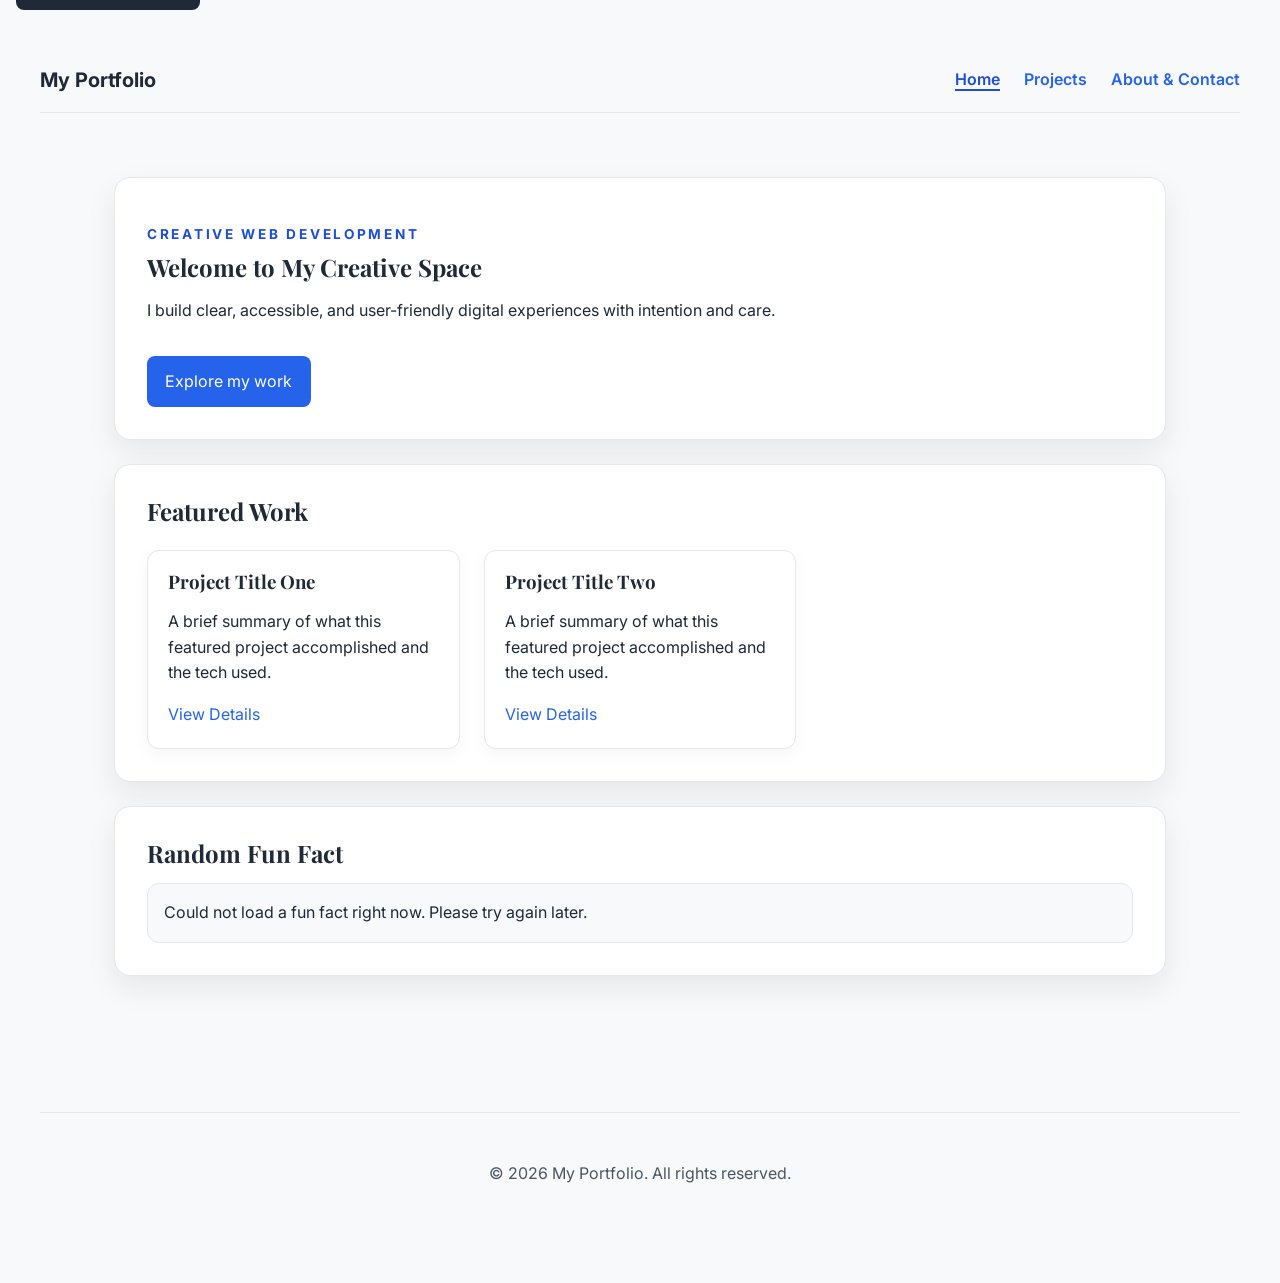
==== index.html @ c0e5bd1a "Reorganize portfolio: move files into folders and update README" ====
<!DOCTYPE html>
<html lang="en">

<head>
    <meta charset="UTF-8">
    <meta name="viewport" content="width=device-width, initial-scale=1.0">
    <title>Home | Personal Portfolio</title>
    <meta name="description" content="Welcome to my personal portfolio homepage.">

    <!-- Google Fonts -->
    <link rel="preconnect" href="https://fonts.googleapis.com">
    <link rel="preconnect" href="https://fonts.gstatic.com" crossorigin>
    <link
        href="https://fonts.googleapis.com/css2?family=Inter:wght@400;600;700&family=Playfair+Display:wght@700&display=swap"
        rel="stylesheet">

    <link rel="stylesheet" href="styles.css">
</head>

<body>
    <a class="skip-link" href="#main-content">Skip to main content</a>

    <header class="site-header">
        <a class="logo" href="index.html">My Portfolio</a>
        <button id="navToggle" class="nav-toggle" aria-expanded="false" aria-controls="navMenu">
            <span aria-hidden="true">☰</span> Menu
        </button>
        <nav aria-label="Main navigation">
            <ul class="nav-list" id="navMenu">
                <li><a href="index.html" aria-current="page">Home</a></li>
                <li><a href="project.html">Projects</a></li>
                <li><a href="about.html">About &amp; Contact</a></li>
            </ul>
        </nav>
    </header>

    <main id="main-content">
        <section class="hero" id="hero">
            <p class="eyebrow">Creative web development</p>
            <h1>Welcome to My Creative Space</h1>
            <p>I build clear, accessible, and user-friendly digital experiences with intention and care.</p>
            <a class="button-primary" href="project.html">Explore my work</a>
        </section>

        <section class="content-section" id="featured-projects" aria-labelledby="featured-projects-title">
            <h2 id="featured-projects-title" class="section-heading">Featured Work</h2>
            <div class="grid">
                <article class="project-card">
                    <h3>Project Title One</h3>
                    <p>A brief summary of what this featured project accomplished and the tech used.</p>
                    <a href="project.html">View Details</a>
                </article>

                <article class="project-card">
                    <h3>Project Title Two</h3>
                    <p>A brief summary of what this featured project accomplished and the tech used.</p>
                    <a href="project.html">View Details</a>
                </article>
            </div>
        </section>

        <section class="content-section" id="fun-fact" aria-labelledby="fun-fact-title">
            <h2 id="fun-fact-title" class="section-heading">Random Fun Fact</h2>
            <div id="funFact" aria-live="polite">Loading a fun fact...</div>
        </section>
    </main>

    <footer class="site-footer">
        <p>&copy; 2026 My Portfolio. All rights reserved.</p>
    </footer>

    <script src="interactions.js" defer></script>
</body>

</html>
---- styles.css ----
:root {
  --bg-color: #f8f9fa;
  --surface-color: #ffffff;
  --text-main: #1f2937;
  --text-muted: #4b5563;
  --primary: #2563eb;
  --primary-hover: #1d4ed8;
  --error: #c0392b;
  --border: #e5e7eb;
  --space-8: 8px;
  --space-16: 16px;
  --space-24: 24px;
  --space-32: 32px;
  --space-48: 48px;
  --space-64: 64px;
  --font-heading: 'Playfair Display', serif;
  --font-body: 'Inter', sans-serif;
  --shadow: 0 12px 30px rgba(15, 23, 42, 0.08);
}

* {
  box-sizing: border-box;
}

html {
  scroll-behavior: smooth;
}

body {
  margin: 0;
  background-color: var(--bg-color);
  color: var(--text-main);
  font-family: var(--font-body);
  line-height: 1.6;
  padding: var(--space-16);
}

img {
  max-width: 100%;
  display: block;
}

h1,
h2,
h3 {
  font-family: var(--font-heading);
  line-height: 1.2;
  margin-top: 0;
  margin-bottom: var(--space-16);
}

p {
  margin-bottom: var(--space-16);
}

a {
  color: var(--primary);
  text-decoration: none;
}

a:hover {
  text-decoration: underline;
}

a:focus-visible,
button:focus-visible,
input:focus-visible,
textarea:focus-visible {
  outline: 3px solid #f59e0b;
  outline-offset: 3px;
}

.skip-link {
  position: absolute;
  top: -40px;
  left: 1rem;
  background: var(--text-main);
  color: #fff;
  padding: 0.75rem 1rem;
  z-index: 1000;
  text-decoration: none;
  border-radius: 0 0 0.5rem 0.5rem;
}

.skip-link:focus {
  top: 0;
}

#main-header,
.site-header {
  display: flex;
  justify-content: space-between;
  align-items: center;
  padding: var(--space-16) 0;
  border-bottom: 1px solid var(--border);
  margin-bottom: var(--space-32);
  flex-wrap: wrap;
  gap: 1rem;
  position: relative;
}

#main-footer,
.site-footer {
  text-align: center;
  padding: var(--space-32) 0;
  margin-top: var(--space-48);
  border-top: 1px solid var(--border);
  color: var(--text-muted);
}

.logo {
  color: var(--text-main);
  font-size: 1.25rem;
  font-weight: 700;
  text-decoration: none;
}

/* ===== Nav toggle (hamburger) ===== */
.nav-toggle {
  display: inline-block;
  background: var(--surface-color);
  border: 1px solid var(--border);
  color: var(--text-main);
  font-size: 1rem;
  font-weight: 600;
  padding: 0.5rem 0.9rem;
  border-radius: 0.5rem;
  cursor: pointer;
}

.nav-toggle:hover {
  background: var(--bg-color);
}

.nav-list {
  display: none;
  flex-direction: column;
  list-style: none;
  gap: var(--space-16);
  margin: 0;
  padding: 0;
  width: 100%;
}

.nav-list.open {
  display: flex;
}

.nav-list a {
  text-decoration: none;
  font-weight: 600;
}

.nav-list a[aria-current="page"] {
  color: var(--primary-hover);
  border-bottom: 2px solid var(--primary-hover);
}

main {
  max-width: 1100px;
  margin: 0 auto;
  padding: 2rem 1.5rem 4rem;
}

.hero,
.content-section,
.hero-section {
  background: var(--surface-color);
  border: 1px solid var(--border);
  border-radius: 1rem;
  padding: 2rem;
  margin-bottom: 1.5rem;
  box-shadow: var(--shadow);
}

.eyebrow {
  text-transform: uppercase;
  letter-spacing: 0.2em;
  font-size: 0.85rem;
  font-weight: 700;
  color: var(--primary-hover);
  margin-bottom: 0.5rem;
}

.section-heading {
  margin-bottom: 1rem;
}

.project-grid,
.grid {
  display: grid;
  grid-template-columns: 1fr;
  gap: var(--space-24);
  margin-top: var(--space-24);
}

.card,
.project-card,
.project-item,
.contact-card {
  background-color: var(--surface-color);
  border: 1px solid var(--border);
  border-radius: 0.75rem;
  padding: 1.25rem;
  box-shadow: 0 6px 18px rgba(15, 23, 42, 0.04);
}

.btn-primary,
.button-primary {
  display: inline-block;
  background-color: var(--primary);
  color: #ffffff;
  padding: 0.8rem 1.15rem;
  border-radius: 0.5rem;
  text-decoration: none;
  font-weight: 700;
  margin-top: 1rem;
  border: none;
  cursor: pointer;
  font: inherit;
}

.btn-primary:hover,
.button-primary:hover {
  background-color: var(--primary-hover);
  color: #ffffff;
  text-decoration: none;
}

.contact-form {
  display: grid;
  gap: 1rem;
}

.form-group {
  display: grid;
  gap: 0.35rem;
}

label {
  font-weight: 600;
}

input,
textarea {
  width: 100%;
  padding: 0.8rem 0.9rem;
  border: 1px solid var(--border);
  border-radius: 0.5rem;
  font: inherit;
}

/* ===== Form validation states ===== */
input[aria-invalid="true"],
textarea[aria-invalid="true"] {
  border-color: var(--error);
}

.error-msg {
  color: var(--error);
  font-size: 0.85rem;
  min-height: 1.2em;
}

#formStatus {
  font-weight: 600;
}

/* ===== Fun fact box ===== */
#funFact {
  padding: 1rem;
  background: var(--bg-color);
  border: 1px solid var(--border);
  border-radius: 0.75rem;
}

@media (min-width: 768px) {
  body {
    padding: var(--space-32);
  }

  .project-grid,
  .grid {
    grid-template-columns: repeat(2, 1fr);
  }

  .nav-toggle {
    display: none;
  }

  .nav-list,
  .nav-list.open {
    display: flex;
    flex-direction: row;
    gap: var(--space-24);
    width: auto;
  }
}

@media (min-width: 1200px) {
  body {
    max-width: 1200px;
    margin: 0 auto;
    padding: var(--space-48) 0;
  }

  .project-grid,
  .grid {
    grid-template-columns: repeat(3, 1fr);
  }
}

@media (max-width: 640px) {
  .site-header {
    padding: 1rem;
  }

  main {
    padding: 1rem 1rem 2.5rem;
  }

  .hero,
  .content-section,
  .hero-section {
    padding: 1.25rem;
  }
}
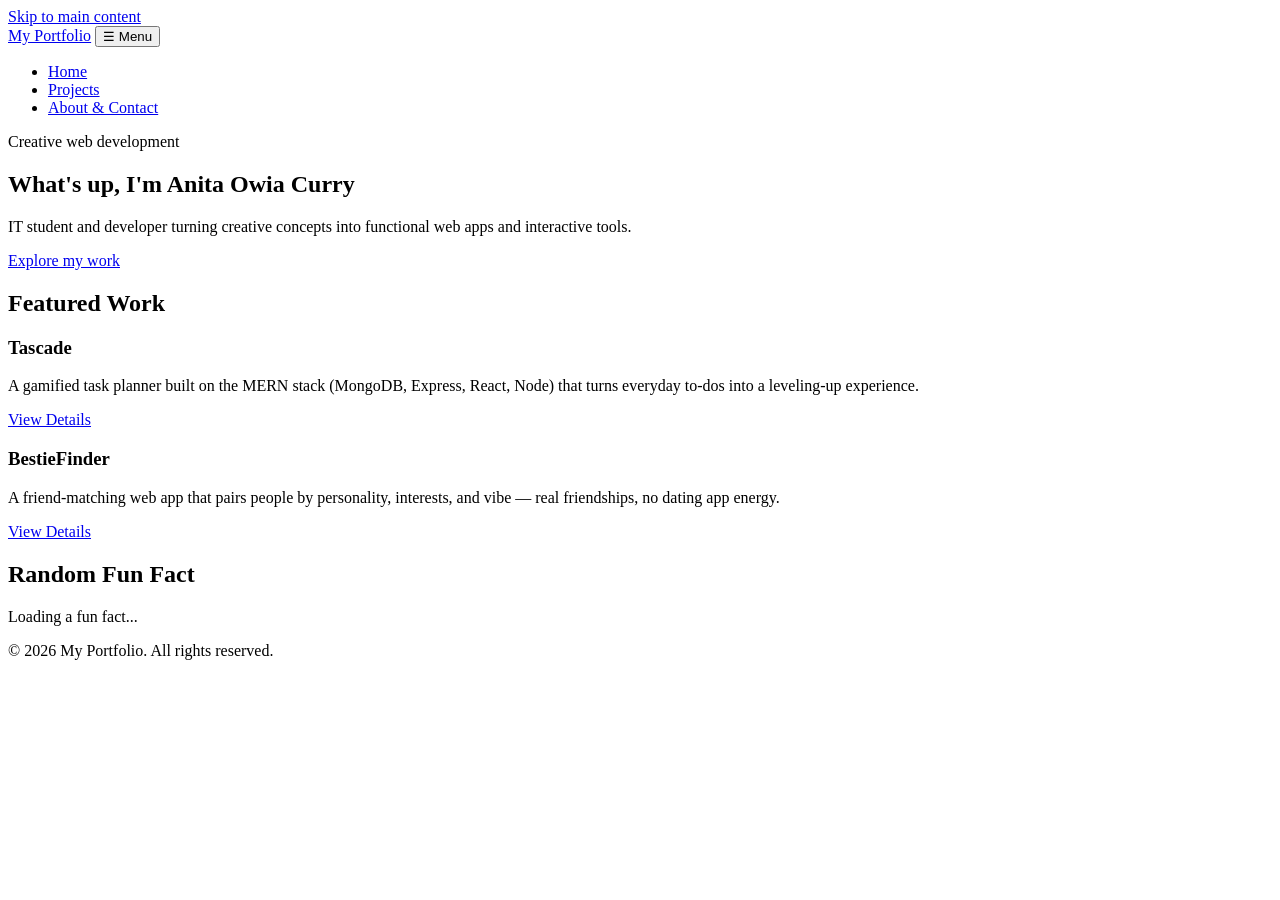
==== commit aaa05b64: "Revise title and hero section for personal branding Updated the title and meta description to reflec" ====
--- a/index.html
+++ b/index.html
@@ -4,8 +4,8 @@
 <head>
     <meta charset="UTF-8">
     <meta name="viewport" content="width=device-width, initial-scale=1.0">
-    <title>Home | Personal Portfolio</title>
-    <meta name="description" content="Welcome to my personal portfolio homepage.">
+    <title>Home | Anita Owia Curry</title>
+    <meta name="description" content="Anita Owia Curry — IT student and developer building web apps, interactive tools, and games.">
 
     <!-- Google Fonts -->
     <link rel="preconnect" href="https://fonts.googleapis.com">
@@ -37,8 +37,8 @@
     <main id="main-content">
         <section class="hero" id="hero">
             <p class="eyebrow">Creative web development</p>
-            <h1>Welcome to My Creative Space</h1>
-            <p>I build clear, accessible, and user-friendly digital experiences with intention and care.</p>
+            <h1>What's up, I'm Anita Owia Curry</h1>
+            <p>IT student and developer turning creative concepts into functional web apps and interactive tools.</p>
             <a class="button-primary" href="project.html">Explore my work</a>
         </section>
 
@@ -46,14 +46,16 @@
             <h2 id="featured-projects-title" class="section-heading">Featured Work</h2>
             <div class="grid">
                 <article class="project-card">
-                    <h3>Project Title One</h3>
-                    <p>A brief summary of what this featured project accomplished and the tech used.</p>
+                    <h3>Tascade</h3>
+                    <p>A gamified task planner built on the MERN stack (MongoDB, Express, React, Node) that turns
+                        everyday to-dos into a leveling-up experience.</p>
                     <a href="project.html">View Details</a>
                 </article>
 
                 <article class="project-card">
-                    <h3>Project Title Two</h3>
-                    <p>A brief summary of what this featured project accomplished and the tech used.</p>
+                    <h3>BestieFinder</h3>
+                    <p>A friend-matching web app that pairs people by personality, interests, and vibe — real
+                        friendships, no dating app energy.</p>
                     <a href="project.html">View Details</a>
                 </article>
             </div>
@@ -72,4 +74,4 @@
     <script src="interactions.js" defer></script>
 </body>
 
-</html>+</html>
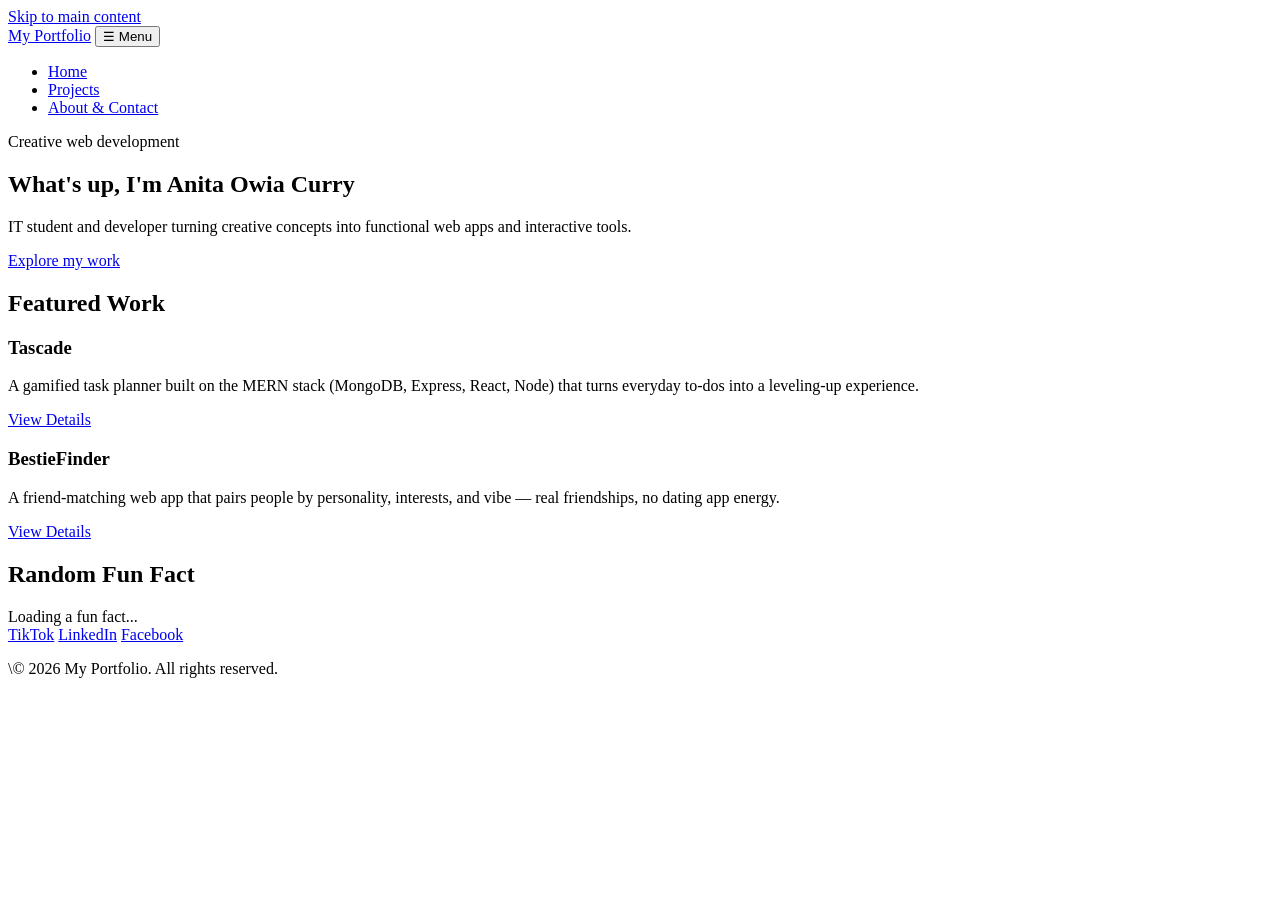
==== commit fdd244a0: "Add social links to footer in index.html" ====
--- a/index.html
+++ b/index.html
@@ -11,7 +11,7 @@
     <link rel="preconnect" href="https://fonts.googleapis.com">
     <link rel="preconnect" href="https://fonts.gstatic.com" crossorigin>
     <link
-        href="https://fonts.googleapis.com/css2?family=Inter:wght@400;600;700&family=Playfair+Display:wght@700&display=swap"
+        href="https://fonts.googleapis.com/css2?family=PT+Sans:wght@400;700&family=Unica+One&display=swap"
         rel="stylesheet">
 
     <link rel="stylesheet" href="styles.css">
@@ -68,7 +68,12 @@
     </main>
 
     <footer class="site-footer">
-        <p>&copy; 2026 My Portfolio. All rights reserved.</p>
+        <div class="social-links">
+            <a href="https://www.tiktok.com/@anitacurry4" target="_blank" rel="noopener noreferrer">TikTok</a>
+            <a href="https://www.linkedin.com/in/anita-curry-578299274/" target="_blank" rel="noopener noreferrer">LinkedIn</a>
+            <a href="https://www.facebook.com/anita.owia.curry/" target="_blank" rel="noopener noreferrer">Facebook</a>
+        </div>
+        <p>\&copy; 2026 My Portfolio. All rights reserved.</p>
     </footer>
 
     <script src="interactions.js" defer></script>
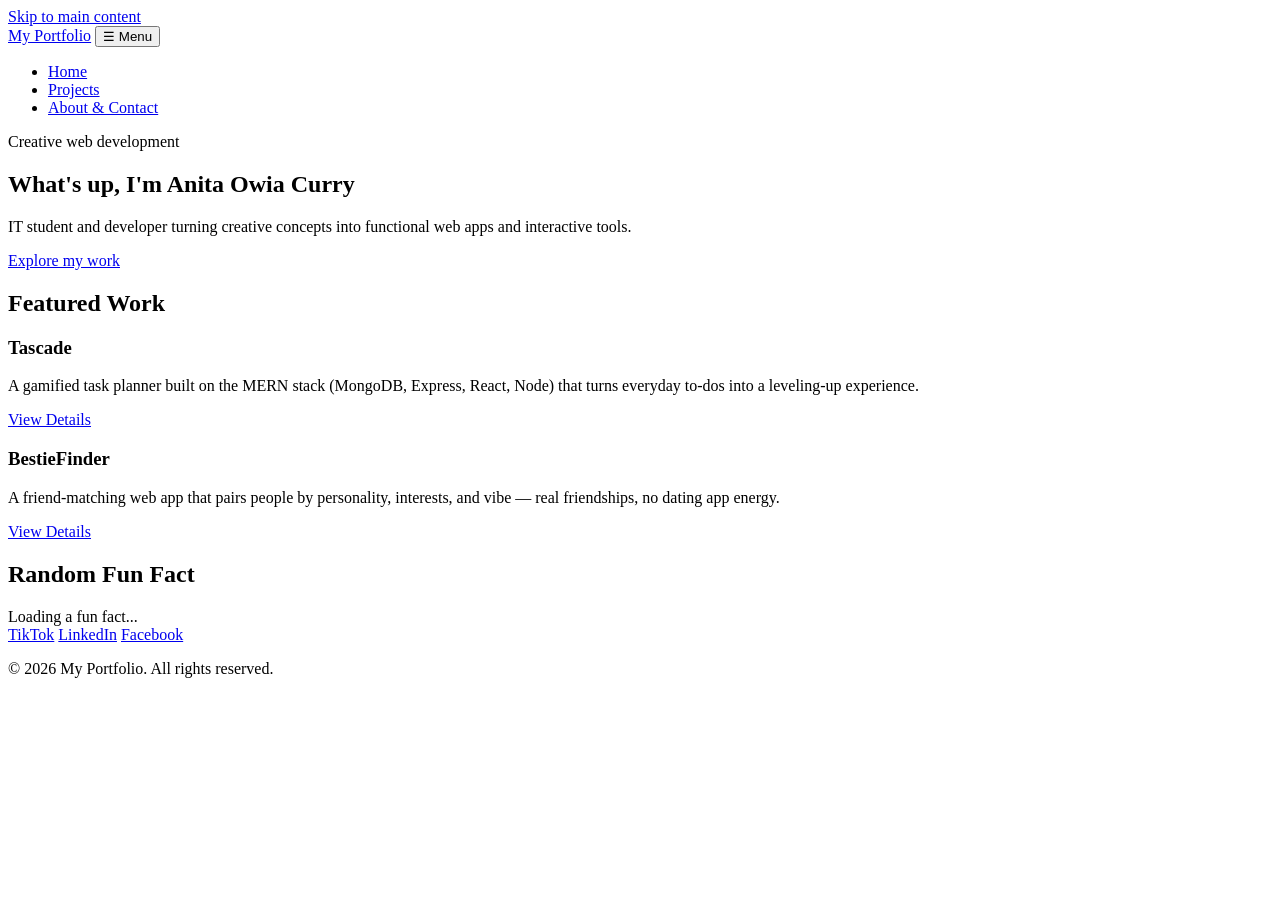
==== commit 593190d7: "Fix HTML escape character for copyright symbol" ====
--- a/index.html
+++ b/index.html
@@ -73,7 +73,7 @@
             <a href="https://www.linkedin.com/in/anita-curry-578299274/" target="_blank" rel="noopener noreferrer">LinkedIn</a>
             <a href="https://www.facebook.com/anita.owia.curry/" target="_blank" rel="noopener noreferrer">Facebook</a>
         </div>
-        <p>\&copy; 2026 My Portfolio. All rights reserved.</p>
+        <p>&copy; 2026 My Portfolio. All rights reserved.</p>
     </footer>
 
     <script src="interactions.js" defer></script>
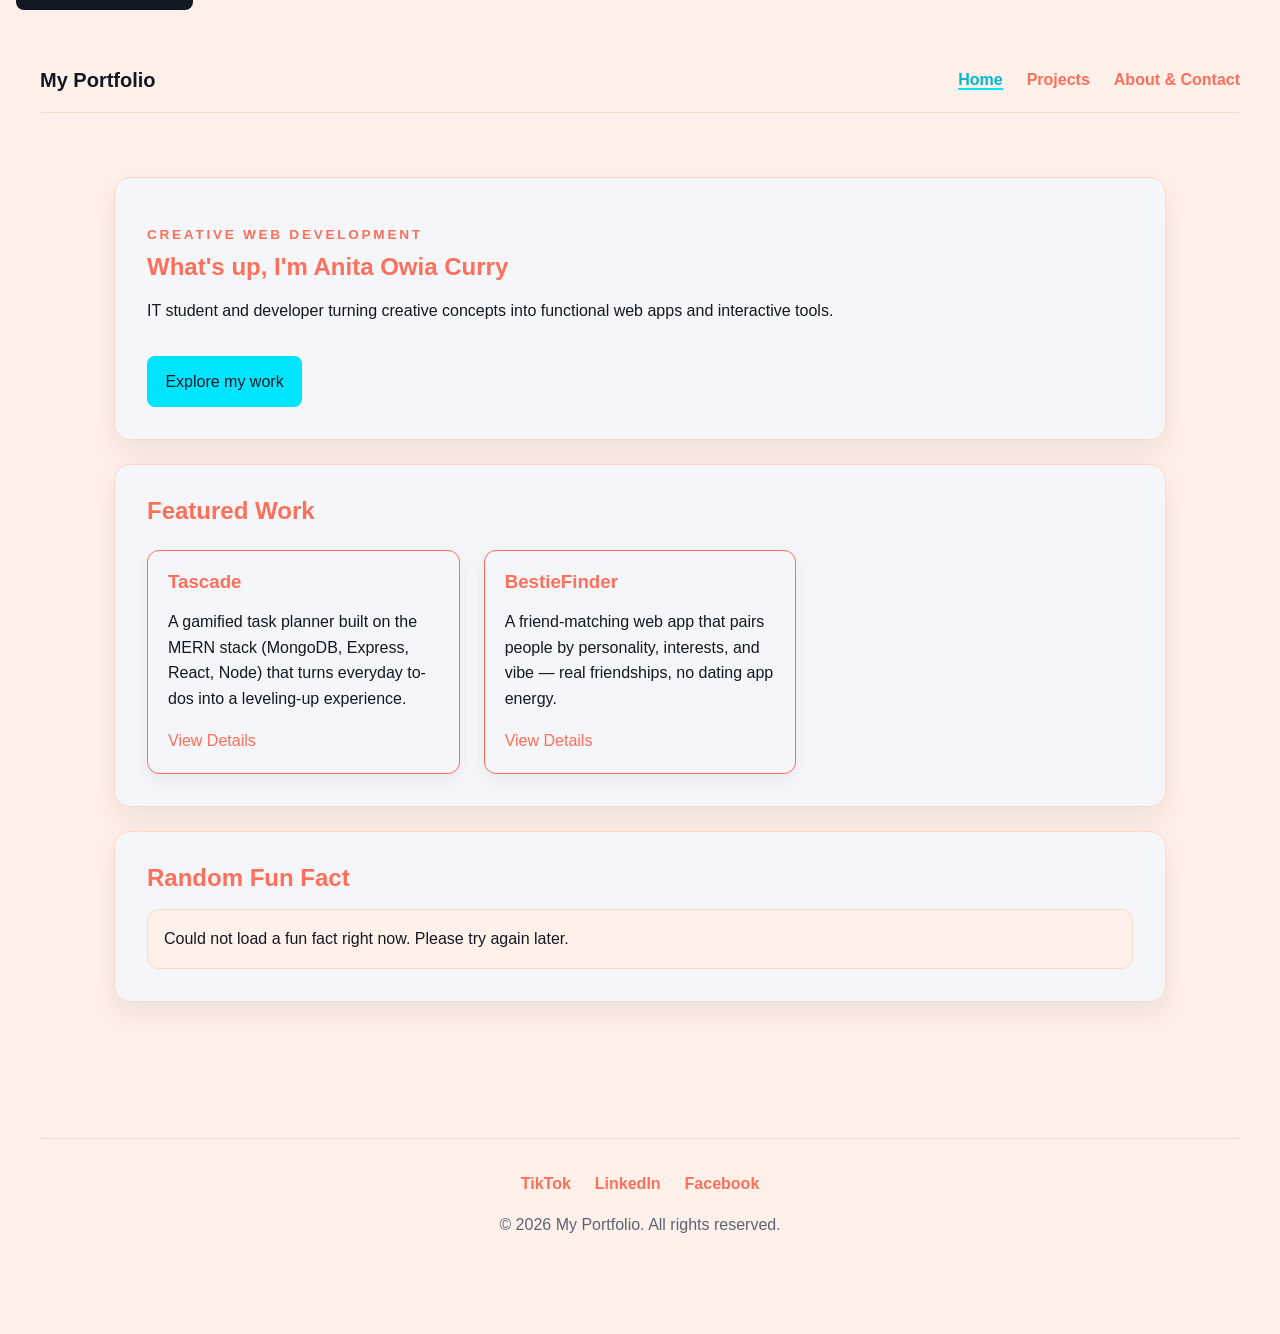
==== commit 3f1563bc: "Update stylesheet and script paths in index.html" ====
--- a/index.html
+++ b/index.html
@@ -14,7 +14,7 @@
         href="https://fonts.googleapis.com/css2?family=PT+Sans:wght@400;700&family=Unica+One&display=swap"
         rel="stylesheet">
 
-    <link rel="stylesheet" href="styles.css">
+    <link rel="stylesheet" href="assets/styles.css">
 </head>
 
 <body>
@@ -76,7 +76,7 @@
         <p>&copy; 2026 My Portfolio. All rights reserved.</p>
     </footer>
 
-    <script src="interactions.js" defer></script>
+    <script src="assets/interactions.js" defer></script>
 </body>
 
 </html>
--- a/assets/styles.css
+++ b/assets/styles.css
@@ -0,0 +1,349 @@
+:root {
+  --bg-color: #fff1e9;
+  --surface-color: #f4f6f9;
+  --text-main: #121824;
+  --text-muted: #5b6472;
+  --primary: #ff6f59;
+  --primary-hover: #e85a45;
+  --accent: #00e5ff;
+  --accent-hover: #00b8cc;
+  --error: #c0392b;
+  --border: #ffd9c7;
+  --space-8: 8px;
+  --space-16: 16px;
+  --space-24: 24px;
+  --space-32: 32px;
+  --space-48: 48px;
+  --space-64: 64px;
+  --font-heading: 'Unica One', sans-serif;
+  --font-body: 'PT Sans', sans-serif;
+  --shadow: 0 12px 30px rgba(15, 23, 42, 0.08);
+}
+
+* {
+  box-sizing: border-box;
+}
+
+html {
+  scroll-behavior: smooth;
+}
+
+body {
+  margin: 0;
+  background-color: var(--bg-color);
+  color: var(--text-main);
+  font-family: var(--font-body);
+  line-height: 1.6;
+  padding: var(--space-16);
+}
+
+img {
+  max-width: 100%;
+  display: block;
+}
+
+h1,
+h2,
+h3 {
+  font-family: var(--font-heading);
+  line-height: 1.2;
+  margin-top: 0;
+  margin-bottom: var(--space-16);
+  color: var(--primary);
+}
+
+p {
+  margin-bottom: var(--space-16);
+}
+
+a {
+  color: var(--primary);
+  text-decoration: none;
+}
+
+a:hover {
+  text-decoration: underline;
+}
+
+a:focus-visible,
+button:focus-visible,
+input:focus-visible,
+textarea:focus-visible {
+  outline: 3px solid #f59e0b;
+  outline-offset: 3px;
+}
+
+.skip-link {
+  position: absolute;
+  top: -40px;
+  left: 1rem;
+  background: var(--text-main);
+  color: #fff;
+  padding: 0.75rem 1rem;
+  z-index: 1000;
+  text-decoration: none;
+  border-radius: 0 0 0.5rem 0.5rem;
+}
+
+.skip-link:focus {
+  top: 0;
+}
+
+#main-header,
+.site-header {
+  display: flex;
+  justify-content: space-between;
+  align-items: center;
+  padding: var(--space-16) 0;
+  border-bottom: 1px solid var(--border);
+  margin-bottom: var(--space-32);
+  flex-wrap: wrap;
+  gap: 1rem;
+  position: relative;
+}
+
+#main-footer,
+.site-footer {
+  text-align: center;
+  padding: var(--space-32) 0;
+  margin-top: var(--space-48);
+  border-top: 1px solid var(--border);
+  color: var(--text-muted);
+}
+
+.social-links {
+  display: flex;
+  justify-content: center;
+  gap: var(--space-24);
+  margin-bottom: var(--space-16);
+  flex-wrap: wrap;
+}
+
+.social-links a {
+  color: var(--primary);
+  font-weight: 700;
+  text-decoration: none;
+}
+
+.social-links a:hover {
+  color: var(--accent-hover);
+  text-decoration: underline;
+}
+
+.logo {
+  color: var(--text-main);
+  font-size: 1.25rem;
+  font-weight: 700;
+  text-decoration: none;
+}
+
+/* ===== Nav toggle (hamburger) ===== */
+.nav-toggle {
+  display: inline-block;
+  background: var(--surface-color);
+  border: 1px solid var(--border);
+  color: var(--text-main);
+  font-size: 1rem;
+  font-weight: 600;
+  padding: 0.5rem 0.9rem;
+  border-radius: 0.5rem;
+  cursor: pointer;
+}
+
+.nav-toggle:hover {
+  background: var(--bg-color);
+}
+
+.nav-list {
+  display: none;
+  flex-direction: column;
+  list-style: none;
+  gap: var(--space-16);
+  margin: 0;
+  padding: 0;
+  width: 100%;
+}
+
+.nav-list.open {
+  display: flex;
+}
+
+.nav-list a {
+  text-decoration: none;
+  font-weight: 600;
+}
+
+.nav-list a[aria-current="page"] {
+  color: var(--accent-hover);
+  border-bottom: 2px solid var(--accent);
+}
+
+main {
+  max-width: 1100px;
+  margin: 0 auto;
+  padding: 2rem 1.5rem 4rem;
+}
+
+.hero,
+.content-section,
+.hero-section {
+  background: var(--surface-color);
+  border: 1px solid var(--border);
+  border-radius: 1rem;
+  padding: 2rem;
+  margin-bottom: 1.5rem;
+  box-shadow: var(--shadow);
+}
+
+.eyebrow {
+  text-transform: uppercase;
+  letter-spacing: 0.2em;
+  font-size: 0.85rem;
+  font-weight: 700;
+  color: var(--primary);
+  margin-bottom: 0.5rem;
+}
+
+.section-heading {
+  margin-bottom: 1rem;
+}
+
+.project-grid,
+.grid {
+  display: grid;
+  grid-template-columns: 1fr;
+  gap: var(--space-24);
+  margin-top: var(--space-24);
+}
+
+.card,
+.project-card,
+.project-item,
+.contact-card {
+  background-color: var(--surface-color);
+  border: 1px solid var(--primary);
+  border-radius: 0.75rem;
+  padding: 1.25rem;
+  box-shadow: 0 6px 18px rgba(18, 24, 36, 0.06);
+}
+
+.btn-primary,
+.button-primary {
+  display: inline-block;
+  background-color: var(--accent);
+  color: var(--text-main);
+  padding: 0.8rem 1.15rem;
+  border-radius: 0.5rem;
+  text-decoration: none;
+  font-weight: 700;
+  margin-top: 1rem;
+  border: none;
+  cursor: pointer;
+  font: inherit;
+}
+
+.btn-primary:hover,
+.button-primary:hover {
+  background-color: var(--accent-hover);
+  color: var(--text-main);
+  text-decoration: none;
+}
+
+.contact-form {
+  display: grid;
+  gap: 1rem;
+}
+
+.form-group {
+  display: grid;
+  gap: 0.35rem;
+}
+
+label {
+  font-weight: 600;
+}
+
+input,
+textarea {
+  width: 100%;
+  padding: 0.8rem 0.9rem;
+  border: 1px solid var(--border);
+  border-radius: 0.5rem;
+  font: inherit;
+}
+
+/* ===== Form validation states ===== */
+input[aria-invalid="true"],
+textarea[aria-invalid="true"] {
+  border-color: var(--error);
+}
+
+.error-msg {
+  color: var(--error);
+  font-size: 0.85rem;
+  min-height: 1.2em;
+}
+
+#formStatus {
+  font-weight: 600;
+}
+
+/* ===== Fun fact box ===== */
+#funFact {
+  padding: 1rem;
+  background: var(--bg-color);
+  border: 1px solid var(--border);
+  border-radius: 0.75rem;
+}
+
+@media (min-width: 768px) {
+  body {
+    padding: var(--space-32);
+  }
+
+  .project-grid,
+  .grid {
+    grid-template-columns: repeat(2, 1fr);
+  }
+
+  .nav-toggle {
+    display: none;
+  }
+
+  .nav-list,
+  .nav-list.open {
+    display: flex;
+    flex-direction: row;
+    gap: var(--space-24);
+    width: auto;
+  }
+}
+
+@media (min-width: 1200px) {
+  body {
+    max-width: 1200px;
+    margin: 0 auto;
+    padding: var(--space-48) 0;
+  }
+
+  .project-grid,
+  .grid {
+    grid-template-columns: repeat(3, 1fr);
+  }
+}
+
+@media (max-width: 640px) {
+  .site-header {
+    padding: 1rem;
+  }
+
+  main {
+    padding: 1rem 1rem 2.5rem;
+  }
+
+  .hero,
+  .content-section,
+  .hero-section {
+    padding: 1.25rem;
+  }
+}
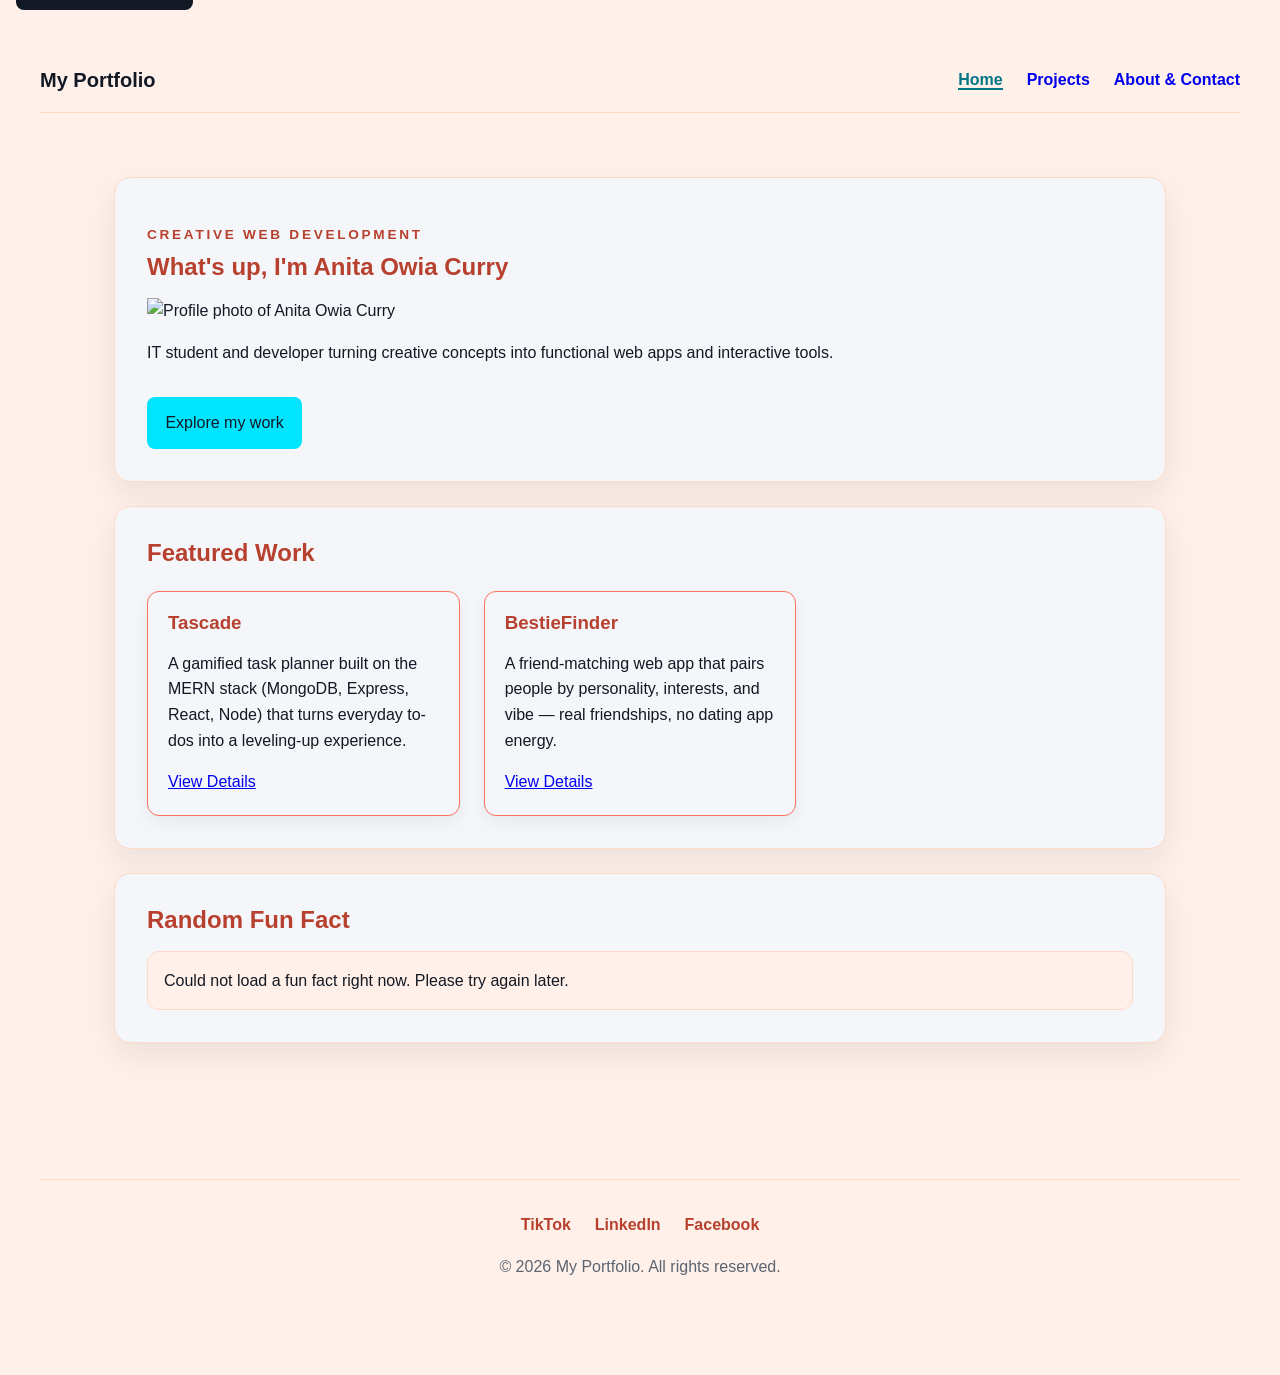
==== commit 11111e99: "Add profile.png image under hero heading" ====
--- a/index.html
+++ b/index.html
@@ -38,6 +38,7 @@
         <section class="hero" id="hero">
             <p class="eyebrow">Creative web development</p>
             <h1>What's up, I'm Anita Owia Curry</h1>
+            <img src="assets/images/profile.png" alt="Profile photo of Anita Owia Curry" class="profile-image">
             <p>IT student and developer turning creative concepts into functional web apps and interactive tools.</p>
             <a class="button-primary" href="project.html">Explore my work</a>
         </section>
--- a/assets/styles.css
+++ b/assets/styles.css
@@ -5,8 +5,10 @@
   --text-muted: #5b6472;
   --primary: #ff6f59;
   --primary-hover: #e85a45;
+  --primary-text: #b8402e;
   --accent: #00e5ff;
   --accent-hover: #00b8cc;
+  --accent-text: #007585;
   --error: #c0392b;
   --border: #ffd9c7;
   --space-8: 8px;
@@ -49,15 +51,13 @@
   line-height: 1.2;
   margin-top: 0;
   margin-bottom: var(--space-16);
-  color: var(--primary);
-}
-
-p {
+  color: var(--primary-text);
+}
   margin-bottom: var(--space-16);
 }
 
 a {
-  color: var(--primary);
+  color: var(--primary-text);
   text-decoration: none;
 }
 
@@ -120,13 +120,13 @@
 }
 
 .social-links a {
-  color: var(--primary);
+  color: var(--primary-text);
   font-weight: 700;
   text-decoration: none;
 }
 
 .social-links a:hover {
-  color: var(--accent-hover);
+  color: var(--accent-text);
   text-decoration: underline;
 }
 
@@ -174,8 +174,8 @@
 }
 
 .nav-list a[aria-current="page"] {
-  color: var(--accent-hover);
-  border-bottom: 2px solid var(--accent);
+  color: var(--accent-text);
+  border-bottom: 2px solid var(--accent-text);
 }
 
 main {
@@ -200,8 +200,33 @@
   letter-spacing: 0.2em;
   font-size: 0.85rem;
   font-weight: 700;
-  color: var(--primary);
+  color: var(--primary-text);
   margin-bottom: 0.5rem;
+}
+
+.hero-photo {
+  width: 160px;
+  height: 160px;
+  object-fit: cover;
+  border-radius: 50%;
+  border: 3px solid var(--primary);
+  margin-bottom: var(--space-16);
+}
+
+.triangle-gallery {
+  display: flex;
+  justify-content: center;
+  align-items: flex-start;
+  gap: var(--space-32);
+  flex-wrap: wrap;
+  margin-top: var(--space-24);
+}
+
+.triangle-photo {
+  width: 180px;
+  height: 180px;
+  object-fit: cover;
+  clip-path: polygon(50% 0%, 0% 100%, 100% 100%);
 }
 
 .section-heading {
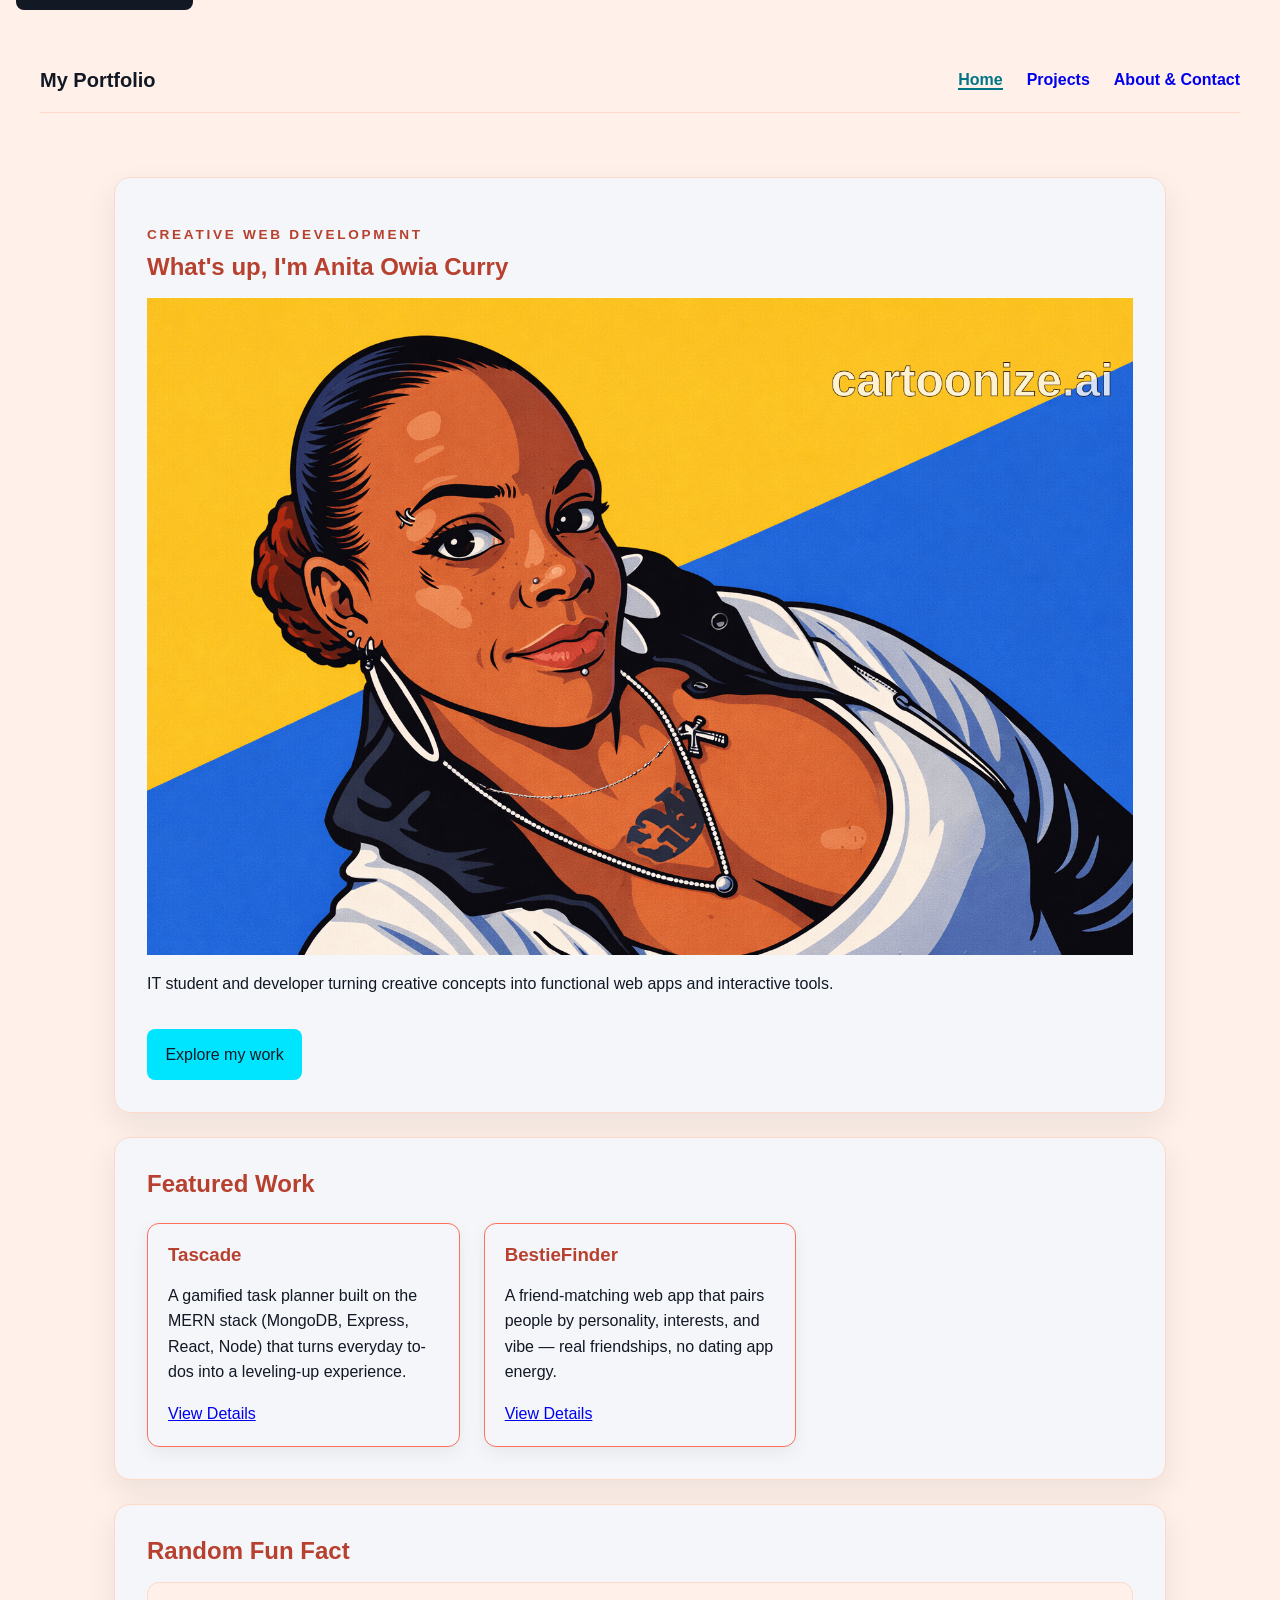
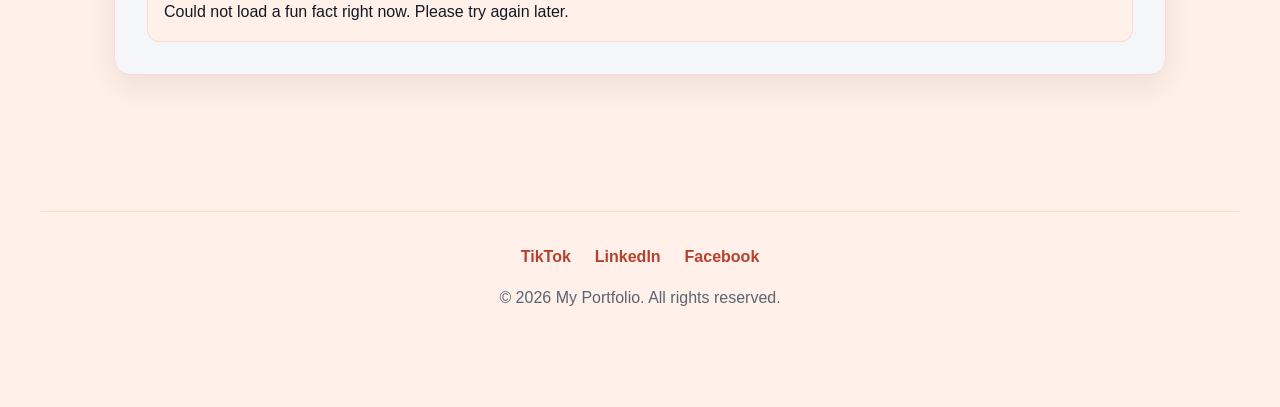
==== commit 5530c00b: "Update profile image to 4e77b4ce-998a-4105-82f4-f1fabb789540.png" ====
--- a/index.html
+++ b/index.html
@@ -38,7 +38,7 @@
         <section class="hero" id="hero">
             <p class="eyebrow">Creative web development</p>
             <h1>What's up, I'm Anita Owia Curry</h1>
-            <img src="assets/images/profile.png" alt="Profile photo of Anita Owia Curry" class="profile-image">
+            <img src="assets/images/4e77b4ce-998a-4105-82f4-f1fabb789540.png" alt="Profile photo of Anita Owia Curry" class="profile-image">
             <p>IT student and developer turning creative concepts into functional web apps and interactive tools.</p>
             <a class="button-primary" href="project.html">Explore my work</a>
         </section>
